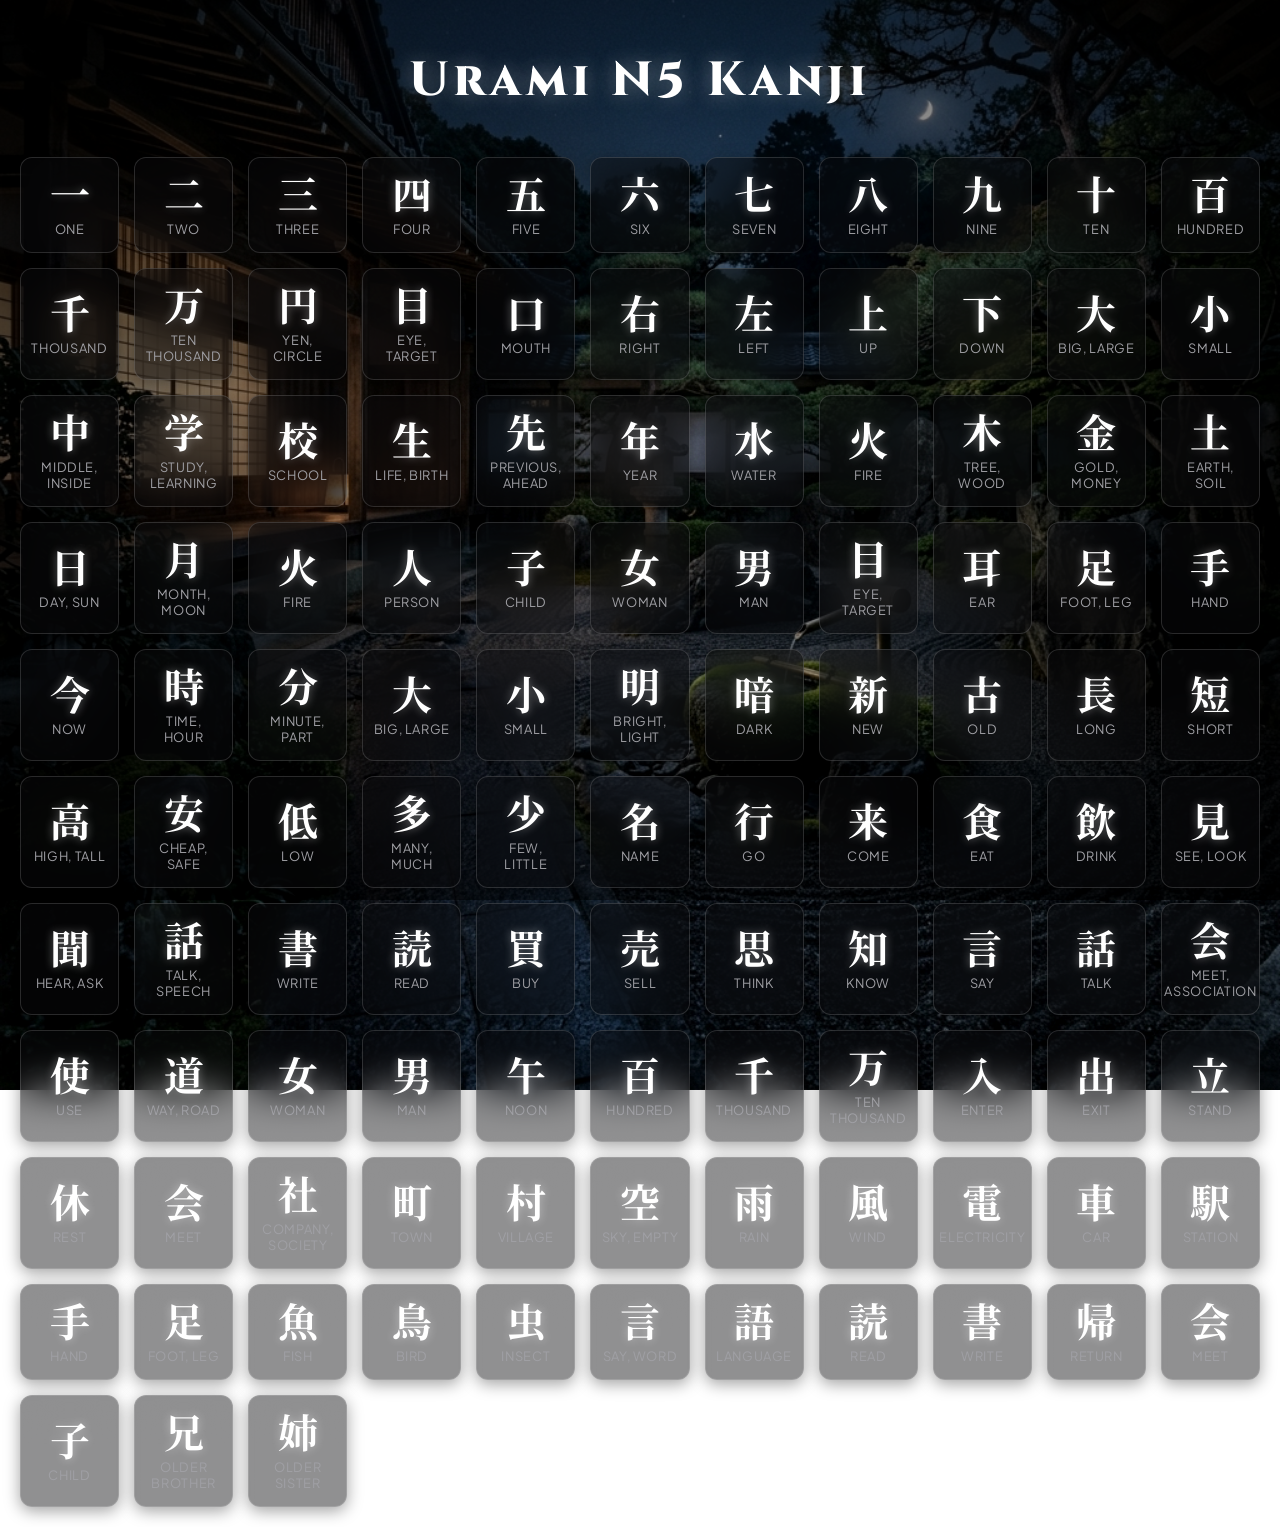
==== index.html @ f3cfb3c3 "Redesigned UI UX replaced background and implemented Pop-ups instead of opening separate tab" ====
<!DOCTYPE html>
<html lang="en">
<head>
    <meta charset="UTF-8">
    <meta name="viewport" content="width=device-width, initial-scale=1.0">
    <title>Urami N5 Kanji</title>
    <link rel="stylesheet" href="style.css">
    <script src="data.js"></script>
</head>
<body>
    <header>
        <h1>Urami N5 Kanji</h1>
    </header>
    <div class="container">
        <a href="kanji.html?kanji=1" class="kanji-box"><div class="kanji-character">一</div><div>one</div></a>
        <a href="kanji.html?kanji=2" class="kanji-box"><div class="kanji-character">二</div><div>two</div></a>
        <a href="kanji.html?kanji=3" class="kanji-box"><div class="kanji-character">三</div><div>three</div></a>
        <a href="kanji.html?kanji=4" class="kanji-box"><div class="kanji-character">四</div><div>four</div></a>
        <a href="kanji.html?kanji=5" class="kanji-box"><div class="kanji-character">五</div><div>five</div></a>
        <a href="kanji.html?kanji=6" class="kanji-box"><div class="kanji-character">六</div><div>six</div></a>
        <a href="kanji.html?kanji=7" class="kanji-box"><div class="kanji-character">七</div><div>seven</div></a>
        <a href="kanji.html?kanji=8" class="kanji-box"><div class="kanji-character">八</div><div>eight</div></a>
        <a href="kanji.html?kanji=9" class="kanji-box"><div class="kanji-character">九</div><div>nine</div></a>
        <a href="kanji.html?kanji=10" class="kanji-box"><div class="kanji-character">十</div><div>ten</div></a>
        <a href="kanji.html?kanji=11" class="kanji-box"><div class="kanji-character">百</div><div>hundred</div></a>
        <a href="kanji.html?kanji=12" class="kanji-box"><div class="kanji-character">千</div><div>thousand</div></a>
        <a href="kanji.html?kanji=13" class="kanji-box"><div class="kanji-character">万</div><div>ten thousand</div></a>
        <a href="kanji.html?kanji=14" class="kanji-box"><div class="kanji-character">円</div><div>yen, circle</div></a>
        <a href="kanji.html?kanji=15" class="kanji-box"><div class="kanji-character">目</div><div>eye, target</div></a>
        <a href="kanji.html?kanji=16" class="kanji-box"><div class="kanji-character">口</div><div>mouth</div></a>
        <a href="kanji.html?kanji=17" class="kanji-box"><div class="kanji-character">右</div><div>right</div></a>
        <a href="kanji.html?kanji=18" class="kanji-box"><div class="kanji-character">左</div><div>left</div></a>
        <a href="kanji.html?kanji=19" class="kanji-box"><div class="kanji-character">上</div><div>up</div></a>
        <a href="kanji.html?kanji=20" class="kanji-box"><div class="kanji-character">下</div><div>down</div></a>
        <a href="kanji.html?kanji=21" class="kanji-box"><div class="kanji-character">大</div><div>big, large</div></a>
        <a href="kanji.html?kanji=22" class="kanji-box"><div class="kanji-character">小</div><div>small</div></a>
        <a href="kanji.html?kanji=23" class="kanji-box"><div class="kanji-character">中</div><div>middle, inside</div></a>
        <a href="kanji.html?kanji=24" class="kanji-box"><div class="kanji-character">学</div><div>study, learning</div></a>
        <a href="kanji.html?kanji=25" class="kanji-box"><div class="kanji-character">校</div><div>school</div></a>
        <a href="kanji.html?kanji=26" class="kanji-box"><div class="kanji-character">生</div><div>life, birth</div></a>
        <a href="kanji.html?kanji=27" class="kanji-box"><div class="kanji-character">先</div><div>previous, ahead</div></a>
        <a href="kanji.html?kanji=28" class="kanji-box"><div class="kanji-character">年</div><div>year</div></a>
        <a href="kanji.html?kanji=29" class="kanji-box"><div class="kanji-character">水</div><div>water</div></a>
        <a href="kanji.html?kanji=30" class="kanji-box"><div class="kanji-character">火</div><div>fire</div></a>
        <a href="kanji.html?kanji=31" class="kanji-box"><div class="kanji-character">木</div><div>tree, wood</div></a>
        <a href="kanji.html?kanji=32" class="kanji-box"><div class="kanji-character">金</div><div>gold, money</div></a>
        <a href="kanji.html?kanji=33" class="kanji-box"><div class="kanji-character">土</div><div>earth, soil</div></a>
        <a href="kanji.html?kanji=34" class="kanji-box"><div class="kanji-character">日</div><div>day, sun</div></a>
        <a href="kanji.html?kanji=35" class="kanji-box"><div class="kanji-character">月</div><div>month, moon</div></a>
        <a href="kanji.html?kanji=36" class="kanji-box"><div class="kanji-character">火</div><div>fire</div></a>
        <a href="kanji.html?kanji=37" class="kanji-box"><div class="kanji-character">人</div><div>person</div></a>
        <a href="kanji.html?kanji=38" class="kanji-box"><div class="kanji-character">子</div><div>child</div></a>
        <a href="kanji.html?kanji=39" class="kanji-box"><div class="kanji-character">女</div><div>woman</div></a>
        <a href="kanji.html?kanji=40" class="kanji-box"><div class="kanji-character">男</div><div>man</div></a>
        <a href="kanji.html?kanji=41" class="kanji-box"><div class="kanji-character">目</div><div>eye, target</div></a>
        <a href="kanji.html?kanji=42" class="kanji-box"><div class="kanji-character">耳</div><div>ear</div></a>
        <a href="kanji.html?kanji=43" class="kanji-box"><div class="kanji-character">足</div><div>foot, leg</div></a>
        <a href="kanji.html?kanji=44" class="kanji-box"><div class="kanji-character">手</div><div>hand</div></a>
        <a href="kanji.html?kanji=45" class="kanji-box"><div class="kanji-character">今</div><div>now</div></a>
        <a href="kanji.html?kanji=46" class="kanji-box"><div class="kanji-character">時</div><div>time, hour</div></a>
        <a href="kanji.html?kanji=47" class="kanji-box"><div class="kanji-character">分</div><div>minute, part</div></a>
        <a href="kanji.html?kanji=48" class="kanji-box"><div class="kanji-character">大</div><div>big, large</div></a>
        <a href="kanji.html?kanji=49" class="kanji-box"><div class="kanji-character">小</div><div>small</div></a>
        <a href="kanji.html?kanji=50" class="kanji-box"><div class="kanji-character">明</div><div>bright, light</div></a>
        <a href="kanji.html?kanji=51" class="kanji-box"><div class="kanji-character">暗</div><div>dark</div></a>
        <a href="kanji.html?kanji=52" class="kanji-box"><div class="kanji-character">新</div><div>new</div></a>
        <a href="kanji.html?kanji=53" class="kanji-box"><div class="kanji-character">古</div><div>old</div></a>
        <a href="kanji.html?kanji=54" class="kanji-box"><div class="kanji-character">長</div><div>long</div></a>
        <a href="kanji.html?kanji=55" class="kanji-box"><div class="kanji-character">短</div><div>short</div></a>
        <a href="kanji.html?kanji=56" class="kanji-box"><div class="kanji-character">高</div><div>high, tall</div></a>
        <a href="kanji.html?kanji=57" class="kanji-box"><div class="kanji-character">安</div><div>cheap, safe</div></a>
        <a href="kanji.html?kanji=58" class="kanji-box"><div class="kanji-character">低</div><div>low</div></a>
        <a href="kanji.html?kanji=59" class="kanji-box"><div class="kanji-character">多</div><div>many, much</div></a>
        <a href="kanji.html?kanji=60" class="kanji-box"><div class="kanji-character">少</div><div>few, little</div></a>
        <a href="kanji.html?kanji=61" class="kanji-box"><div class="kanji-character">名</div><div>name</div></a>
        <a href="kanji.html?kanji=62" class="kanji-box"><div class="kanji-character">行</div><div>go</div></a>
        <a href="kanji.html?kanji=63" class="kanji-box"><div class="kanji-character">来</div><div>come</div></a>
        <a href="kanji.html?kanji=64" class="kanji-box"><div class="kanji-character">食</div><div>eat</div></a>
        <a href="kanji.html?kanji=65" class="kanji-box"><div class="kanji-character">飲</div><div>drink</div></a>
        <a href="kanji.html?kanji=66" class="kanji-box"><div class="kanji-character">見</div><div>see, look</div></a>
        <a href="kanji.html?kanji=67" class="kanji-box"><div class="kanji-character">聞</div><div>hear, ask</div></a>
        <a href="kanji.html?kanji=68" class="kanji-box"><div class="kanji-character">話</div><div>talk, speech</div></a>
        <a href="kanji.html?kanji=69" class="kanji-box"><div class="kanji-character">書</div><div>write</div></a>
        <a href="kanji.html?kanji=70" class="kanji-box"><div class="kanji-character">読</div><div>read</div></a>
        <a href="kanji.html?kanji=71" class="kanji-box"><div class="kanji-character">買</div><div>buy</div></a>
        <a href="kanji.html?kanji=72" class="kanji-box"><div class="kanji-character">売</div><div>sell</div></a>
        <a href="kanji.html?kanji=73" class="kanji-box"><div class="kanji-character">思</div><div>think</div></a>
        <a href="kanji.html?kanji=74" class="kanji-box"><div class="kanji-character">知</div><div>know</div></a>
        <a href="kanji.html?kanji=75" class="kanji-box"><div class="kanji-character">言</div><div>say</div></a>
        <a href="kanji.html?kanji=76" class="kanji-box"><div class="kanji-character">話</div><div>talk</div></a>
        <a href="kanji.html?kanji=77" class="kanji-box"><div class="kanji-character">会</div><div>meet, association</div></a>
        <a href="kanji.html?kanji=78" class="kanji-box"><div class="kanji-character">使</div><div>use</div></a>
        <a href="kanji.html?kanji=79" class="kanji-box"><div class="kanji-character">道</div><div>way, road</div></a>
        <a href="kanji.html?kanji=80" class="kanji-box"><div class="kanji-character">女</div><div>woman</div></a>
        <a href="kanji.html?kanji=81" class="kanji-box"><div class="kanji-character">男</div><div>man</div></a>
        <a href="kanji.html?kanji=82" class="kanji-box"><div class="kanji-character">午</div><div>noon</div></a>
        <a href="kanji.html?kanji=83" class="kanji-box"><div class="kanji-character">百</div><div>hundred</div></a>
        <a href="kanji.html?kanji=84" class="kanji-box"><div class="kanji-character">千</div><div>thousand</div></a>
        <a href="kanji.html?kanji=85" class="kanji-box"><div class="kanji-character">万</div><div>ten thousand</div></a>
        <a href="kanji.html?kanji=86" class="kanji-box"><div class="kanji-character">入</div><div>enter</div></a>
        <a href="kanji.html?kanji=87" class="kanji-box"><div class="kanji-character">出</div><div>exit</div></a>
        <a href="kanji.html?kanji=88" class="kanji-box"><div class="kanji-character">立</div><div>stand</div></a>
        <a href="kanji.html?kanji=89" class="kanji-box"><div class="kanji-character">休</div><div>rest</div></a>
        <a href="kanji.html?kanji=90" class="kanji-box"><div class="kanji-character">会</div><div>meet</div></a>
        <a href="kanji.html?kanji=91" class="kanji-box"><div class="kanji-character">社</div><div>company, society</div></a>
        <a href="kanji.html?kanji=92" class="kanji-box"><div class="kanji-character">町</div><div>town</div></a>
        <a href="kanji.html?kanji=93" class="kanji-box"><div class="kanji-character">村</div><div>village</div></a>
        <a href="kanji.html?kanji=94" class="kanji-box"><div class="kanji-character">空</div><div>sky, empty</div></a>
        <a href="kanji.html?kanji=95" class="kanji-box"><div class="kanji-character">雨</div><div>rain</div></a>
        <a href="kanji.html?kanji=96" class="kanji-box"><div class="kanji-character">風</div><div>wind</div></a>
        <a href="kanji.html?kanji=97" class="kanji-box"><div class="kanji-character">電</div><div>electricity</div></a>
        <a href="kanji.html?kanji=98" class="kanji-box"><div class="kanji-character">車</div><div>car</div></a>
        <a href="kanji.html?kanji=99" class="kanji-box"><div class="kanji-character">駅</div><div>station</div></a>
        <a href="kanji.html?kanji=100" class="kanji-box"><div class="kanji-character">手</div><div>hand</div></a>
        <a href="kanji.html?kanji=101" class="kanji-box"><div class="kanji-character">足</div><div>foot, leg</div></a>
        <a href="kanji.html?kanji=102" class="kanji-box"><div class="kanji-character">魚</div><div>fish</div></a>
        <a href="kanji.html?kanji=103" class="kanji-box"><div class="kanji-character">鳥</div><div>bird</div></a>
        <a href="kanji.html?kanji=104" class="kanji-box"><div class="kanji-character">虫</div><div>insect</div></a>
        <a href="kanji.html?kanji=105" class="kanji-box"><div class="kanji-character">言</div><div>say, word</div></a>
        <a href="kanji.html?kanji=106" class="kanji-box"><div class="kanji-character">語</div><div>language</div></a>
        <a href="kanji.html?kanji=107" class="kanji-box"><div class="kanji-character">読</div><div>read</div></a>
        <a href="kanji.html?kanji=108" class="kanji-box"><div class="kanji-character">書</div><div>write</div></a>
        <a href="kanji.html?kanji=109" class="kanji-box"><div class="kanji-character">帰</div><div>return</div></a>
        <a href="kanji.html?kanji=110" class="kanji-box"><div class="kanji-character">会</div><div>meet</div></a>
        <a href="kanji.html?kanji=111" class="kanji-box"><div class="kanji-character">子</div><div>child</div></a>
        <a href="kanji.html?kanji=112" class="kanji-box"><div class="kanji-character">兄</div><div>older brother</div></a>
        <a href="kanji.html?kanji=113" class="kanji-box"><div class="kanji-character">姉</div><div>older sister</div></a>   
    </div>        

    <!-- Modal Structure -->
    <div id="kanjiModal" class="modal">
        <div class="modal-content">
            <span class="close-button" id="closeModal">&times;</span>
            <div class="modal-kanji" id="modalKanji">-</div>
            
            <div class="modal-info-row">
                <span>Romaji</span> <div id="modalRomaji">-</div>
            </div>
            <div class="modal-info-row">
                <span>Onyomi</span> <div id="modalOnyomi">-</div>
            </div>
            <div class="modal-info-row">
                <span>Kunyomi</span> <div id="modalKunyomi">-</div>
            </div>
            <div class="modal-info-row">
                <span>Meaning</span> <div id="modalMeaning">-</div>
            </div>

            <div class="modal-words-title">Common Words</div>
            <div id="modalWordsList"></div>
        </div>
    </div>

    <script>
        document.addEventListener('DOMContentLoaded', () => {
            const modal = document.getElementById('kanjiModal');
            const closeBtn = document.getElementById('closeModal');

            // Close modal functions
            const closeModal = () => {
                modal.style.display = 'none';
            };

            closeBtn.onclick = closeModal;
            window.onclick = (event) => {
                if (event.target == modal) {
                    closeModal();
                }
            };

            // Intercept kanji box clicks
            document.querySelectorAll('.kanji-box').forEach(box => {
                box.addEventListener('click', (e) => {
                    e.preventDefault();
                    
                    // Extract kanji ID from href
                    const url = new URL(box.href, window.location.origin);
                    const kanjiId = url.searchParams.get('kanji');

                    if (kanjiId && kanjiData[kanjiId]) {
                        const data = kanjiData[kanjiId];
                        
                        // Populate Modal
                        document.getElementById('modalKanji').textContent = data.kanji;
                        document.getElementById('modalRomaji').textContent = data.romaji;
                        document.getElementById('modalOnyomi').textContent = data.onyomi || '-';
                        document.getElementById('modalKunyomi').textContent = data.kunyomi || '-';
                        document.getElementById('modalMeaning').textContent = data.meaning;

                        const wordsList = document.getElementById('modalWordsList');
                        wordsList.innerHTML = ''; // clear previous
                        data.words.forEach(word => {
                            const p = document.createElement('div');
                            p.className = 'modal-word';
                            p.textContent = word;
                            wordsList.appendChild(p);
                        });

                        // Show modal
                        modal.style.display = 'flex';
                    }
                });
            });
        });
    </script>
</body>
</html>
---- style.css ----
@import url('https://fonts.googleapis.com/css2?family=Cinzel:wght@400;600;800&family=Noto+Serif+JP:wght@400;700&family=Plus+Jakarta+Sans:wght@300;400;600&display=swap');

:root {
    --card-bg: rgba(10, 10, 12, 0.45);
    --card-border: rgba(255, 255, 255, 0.15);
    --card-hover-bg: rgba(20, 20, 25, 0.65);
    --card-hover-border: rgba(255, 255, 255, 0.4);
    --text-primary: #ffffff;
    --text-secondary: #a0a0a5;
    --accent-glow: rgba(255, 255, 255, 0.2);
}

body {
    margin: 0;
    font-family: 'Plus Jakarta Sans', sans-serif;
    background: url('premium_bg.png') no-repeat center center fixed;
    background-size: cover;
    color: var(--text-primary);
    min-height: 100vh;
    overflow-x: hidden;
}

body::before {
    content: '';
    position: fixed;
    top: 0; left: 0; right: 0; bottom: 0;
    background: radial-gradient(circle at center, transparent 0%, rgba(0,0,0,0.8) 100%);
    z-index: -1;
}

header {
    text-align: center;
    padding: 3rem 1rem 1.5rem;
    position: relative;
    z-index: 10;
}

header h1 {
    margin: 0;
    font-family: 'Cinzel', serif;
    font-size: 3rem;
    font-weight: 800;
    letter-spacing: 0.1em;
    color: #fff;
    text-shadow: 0 0 20px rgba(255, 255, 255, 0.3), 0 0 40px rgba(255, 255, 255, 0.1);
    animation: fadeInDown 1s ease-out;
}

@keyframes fadeInDown {
    from { opacity: 0; transform: translateY(-20px); }
    to { opacity: 1; transform: translateY(0); }
}

.container {
    display: grid;
    grid-template-columns: repeat(auto-fill, minmax(90px, 1fr));
    gap: 15px;
    padding: 20px;
    max-width: 1400px;
    margin: 0 auto;
    position: relative;
    z-index: 10;
}

.kanji-box {
    background-color: var(--card-bg);
    border: 1px solid var(--card-border);
    border-radius: 12px;
    text-align: center;
    padding: 15px 10px;
    box-shadow: 0 4px 16px 0 rgba(0, 0, 0, 0.37);
    backdrop-filter: blur(20px);
    -webkit-backdrop-filter: blur(20px);
    transition: all 0.3s cubic-bezier(0.25, 0.46, 0.45, 0.94);
    cursor: pointer;
    display: flex;
    flex-direction: column;
    justify-content: center;
    align-items: center;
    text-decoration: none;
    color: inherit;
    position: relative;
    overflow: hidden;
}

.kanji-box::before {
    content: '';
    position: absolute;
    top: 0; left: -100%; width: 50%; height: 100%;
    background: linear-gradient(to right, transparent, rgba(255,255,255,0.1), transparent);
    transform: skewX(-20deg);
    transition: all 0.5s ease;
}

.kanji-box:hover::before {
    left: 200%;
}

.kanji-box:hover {
    transform: translateY(-5px) scale(1.05);
    background-color: var(--card-hover-bg);
    border-color: var(--card-hover-border);
    box-shadow: 0 10px 20px rgba(0, 0, 0, 0.5), 0 0 20px var(--accent-glow);
}

.kanji-character {
    font-family: 'Noto Serif JP', serif;
    font-size: 2.5rem;
    font-weight: 700;
    margin-bottom: 8px;
    line-height: 1;
    color: #ffffff;
    text-shadow: 0 0 10px rgba(255,255,255,0.4);
    transition: all 0.3s ease;
}

.kanji-box:hover .kanji-character {
    text-shadow: 0 0 15px rgba(255,255,255,0.8);
    transform: scale(1.05);
}

.container > .kanji-box > div:last-child {
    font-family: 'Plus Jakarta Sans', sans-serif;
    font-size: 0.8rem;
    font-weight: 400;
    color: var(--text-secondary);
    text-transform: uppercase;
    letter-spacing: 0.05em;
    transition: color 0.3s ease;
}

.kanji-box:hover > div:last-child {
    color: #ffffff;
}

/* MODAL STYLES */
.modal {
    display: none;
    position: fixed;
    z-index: 1000;
    left: 0;
    top: 0;
    width: 100%;
    height: 100%;
    overflow: auto;
    background-color: rgba(0, 0, 0, 0.8);
    backdrop-filter: blur(15px);
    -webkit-backdrop-filter: blur(15px);
    animation: fadeIn 0.3s ease;
    padding: 20px;
    box-sizing: border-box;
    justify-content: center;
    align-items: center;
}

@keyframes fadeIn {
    from { opacity: 0; }
    to { opacity: 1; }
}

.modal-content {
    background-color: var(--card-bg);
    border: 1px solid rgba(255, 255, 255, 0.2);
    border-radius: 20px;
    padding: 40px;
    width: 100%;
    max-width: 600px;
    box-shadow: 0 15px 40px rgba(0,0,0,0.6);
    position: relative;
    animation: slideUp 0.4s cubic-bezier(0.25, 0.46, 0.45, 0.94);
    text-align: center;
}

@keyframes slideUp {
    from { transform: translateY(30px) scale(0.95); opacity: 0; }
    to { transform: translateY(0) scale(1); opacity: 1; }
}

.close-button {
    position: absolute;
    top: 15px;
    right: 20px;
    color: var(--text-secondary);
    font-size: 2rem;
    font-weight: bold;
    cursor: pointer;
    transition: color 0.2s;
}

.close-button:hover,
.close-button:focus {
    color: #fff;
    text-decoration: none;
}

.modal-kanji {
    font-family: 'Noto Serif JP', serif;
    font-size: 6rem;
    font-weight: 700;
    margin-bottom: 20px;
    color: #fff;
    text-shadow: 0 0 25px rgba(255,255,255,0.4);
}

.modal-info-row {
    display: flex;
    justify-content: space-between;
    align-items: center;
    padding: 12px 20px;
    background: rgba(0,0,0,0.3);
    border: 1px solid rgba(255,255,255,0.05);
    border-radius: 10px;
    margin-bottom: 10px;
}

.modal-info-row span {
    font-family: 'Cinzel', serif;
    color: var(--text-secondary);
    font-weight: 600;
    text-transform: uppercase;
    font-size: 0.85rem;
    letter-spacing: 0.1em;
}

.modal-info-row div {
    font-size: 1.2rem;
    font-weight: 400;
}

.modal-words-title {
    margin-top: 30px;
    margin-bottom: 15px;
    font-family: 'Cinzel', serif;
    font-size: 1.5rem;
    color: #fff;
    border-bottom: 1px solid rgba(255,255,255,0.1);
    padding-bottom: 10px;
}

.modal-word {
    padding: 10px;
    background: rgba(0,0,0,0.2);
    border: 1px solid rgba(255,255,255,0.05);
    border-radius: 8px;
    margin-bottom: 8px;
    font-size: 1.1rem;
}
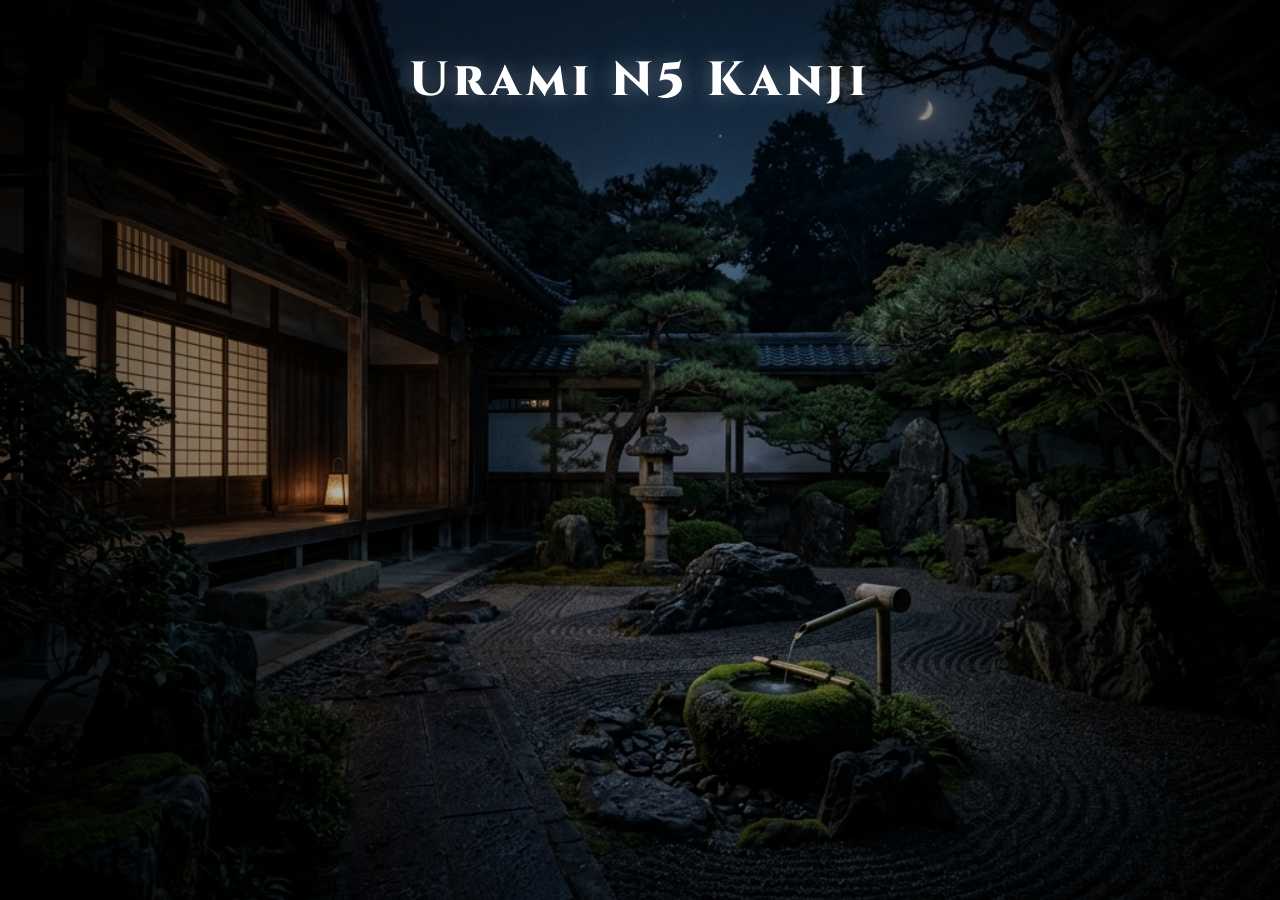
==== commit 6278718a: "improved pop-ups and added classified kanjis instead of a messy one" ====
--- a/index.html
+++ b/index.html
@@ -1,207 +1,143 @@
-<!DOCTYPE html>
-<html lang="en">
-<head>
-    <meta charset="UTF-8">
-    <meta name="viewport" content="width=device-width, initial-scale=1.0">
-    <title>Urami N5 Kanji</title>
-    <link rel="stylesheet" href="style.css">
-    <script src="data.js"></script>
-</head>
-<body>
-    <header>
-        <h1>Urami N5 Kanji</h1>
-    </header>
-    <div class="container">
-        <a href="kanji.html?kanji=1" class="kanji-box"><div class="kanji-character">一</div><div>one</div></a>
-        <a href="kanji.html?kanji=2" class="kanji-box"><div class="kanji-character">二</div><div>two</div></a>
-        <a href="kanji.html?kanji=3" class="kanji-box"><div class="kanji-character">三</div><div>three</div></a>
-        <a href="kanji.html?kanji=4" class="kanji-box"><div class="kanji-character">四</div><div>four</div></a>
-        <a href="kanji.html?kanji=5" class="kanji-box"><div class="kanji-character">五</div><div>five</div></a>
-        <a href="kanji.html?kanji=6" class="kanji-box"><div class="kanji-character">六</div><div>six</div></a>
-        <a href="kanji.html?kanji=7" class="kanji-box"><div class="kanji-character">七</div><div>seven</div></a>
-        <a href="kanji.html?kanji=8" class="kanji-box"><div class="kanji-character">八</div><div>eight</div></a>
-        <a href="kanji.html?kanji=9" class="kanji-box"><div class="kanji-character">九</div><div>nine</div></a>
-        <a href="kanji.html?kanji=10" class="kanji-box"><div class="kanji-character">十</div><div>ten</div></a>
-        <a href="kanji.html?kanji=11" class="kanji-box"><div class="kanji-character">百</div><div>hundred</div></a>
-        <a href="kanji.html?kanji=12" class="kanji-box"><div class="kanji-character">千</div><div>thousand</div></a>
-        <a href="kanji.html?kanji=13" class="kanji-box"><div class="kanji-character">万</div><div>ten thousand</div></a>
-        <a href="kanji.html?kanji=14" class="kanji-box"><div class="kanji-character">円</div><div>yen, circle</div></a>
-        <a href="kanji.html?kanji=15" class="kanji-box"><div class="kanji-character">目</div><div>eye, target</div></a>
-        <a href="kanji.html?kanji=16" class="kanji-box"><div class="kanji-character">口</div><div>mouth</div></a>
-        <a href="kanji.html?kanji=17" class="kanji-box"><div class="kanji-character">右</div><div>right</div></a>
-        <a href="kanji.html?kanji=18" class="kanji-box"><div class="kanji-character">左</div><div>left</div></a>
-        <a href="kanji.html?kanji=19" class="kanji-box"><div class="kanji-character">上</div><div>up</div></a>
-        <a href="kanji.html?kanji=20" class="kanji-box"><div class="kanji-character">下</div><div>down</div></a>
-        <a href="kanji.html?kanji=21" class="kanji-box"><div class="kanji-character">大</div><div>big, large</div></a>
-        <a href="kanji.html?kanji=22" class="kanji-box"><div class="kanji-character">小</div><div>small</div></a>
-        <a href="kanji.html?kanji=23" class="kanji-box"><div class="kanji-character">中</div><div>middle, inside</div></a>
-        <a href="kanji.html?kanji=24" class="kanji-box"><div class="kanji-character">学</div><div>study, learning</div></a>
-        <a href="kanji.html?kanji=25" class="kanji-box"><div class="kanji-character">校</div><div>school</div></a>
-        <a href="kanji.html?kanji=26" class="kanji-box"><div class="kanji-character">生</div><div>life, birth</div></a>
-        <a href="kanji.html?kanji=27" class="kanji-box"><div class="kanji-character">先</div><div>previous, ahead</div></a>
-        <a href="kanji.html?kanji=28" class="kanji-box"><div class="kanji-character">年</div><div>year</div></a>
-        <a href="kanji.html?kanji=29" class="kanji-box"><div class="kanji-character">水</div><div>water</div></a>
-        <a href="kanji.html?kanji=30" class="kanji-box"><div class="kanji-character">火</div><div>fire</div></a>
-        <a href="kanji.html?kanji=31" class="kanji-box"><div class="kanji-character">木</div><div>tree, wood</div></a>
-        <a href="kanji.html?kanji=32" class="kanji-box"><div class="kanji-character">金</div><div>gold, money</div></a>
-        <a href="kanji.html?kanji=33" class="kanji-box"><div class="kanji-character">土</div><div>earth, soil</div></a>
-        <a href="kanji.html?kanji=34" class="kanji-box"><div class="kanji-character">日</div><div>day, sun</div></a>
-        <a href="kanji.html?kanji=35" class="kanji-box"><div class="kanji-character">月</div><div>month, moon</div></a>
-        <a href="kanji.html?kanji=36" class="kanji-box"><div class="kanji-character">火</div><div>fire</div></a>
-        <a href="kanji.html?kanji=37" class="kanji-box"><div class="kanji-character">人</div><div>person</div></a>
-        <a href="kanji.html?kanji=38" class="kanji-box"><div class="kanji-character">子</div><div>child</div></a>
-        <a href="kanji.html?kanji=39" class="kanji-box"><div class="kanji-character">女</div><div>woman</div></a>
-        <a href="kanji.html?kanji=40" class="kanji-box"><div class="kanji-character">男</div><div>man</div></a>
-        <a href="kanji.html?kanji=41" class="kanji-box"><div class="kanji-character">目</div><div>eye, target</div></a>
-        <a href="kanji.html?kanji=42" class="kanji-box"><div class="kanji-character">耳</div><div>ear</div></a>
-        <a href="kanji.html?kanji=43" class="kanji-box"><div class="kanji-character">足</div><div>foot, leg</div></a>
-        <a href="kanji.html?kanji=44" class="kanji-box"><div class="kanji-character">手</div><div>hand</div></a>
-        <a href="kanji.html?kanji=45" class="kanji-box"><div class="kanji-character">今</div><div>now</div></a>
-        <a href="kanji.html?kanji=46" class="kanji-box"><div class="kanji-character">時</div><div>time, hour</div></a>
-        <a href="kanji.html?kanji=47" class="kanji-box"><div class="kanji-character">分</div><div>minute, part</div></a>
-        <a href="kanji.html?kanji=48" class="kanji-box"><div class="kanji-character">大</div><div>big, large</div></a>
-        <a href="kanji.html?kanji=49" class="kanji-box"><div class="kanji-character">小</div><div>small</div></a>
-        <a href="kanji.html?kanji=50" class="kanji-box"><div class="kanji-character">明</div><div>bright, light</div></a>
-        <a href="kanji.html?kanji=51" class="kanji-box"><div class="kanji-character">暗</div><div>dark</div></a>
-        <a href="kanji.html?kanji=52" class="kanji-box"><div class="kanji-character">新</div><div>new</div></a>
-        <a href="kanji.html?kanji=53" class="kanji-box"><div class="kanji-character">古</div><div>old</div></a>
-        <a href="kanji.html?kanji=54" class="kanji-box"><div class="kanji-character">長</div><div>long</div></a>
-        <a href="kanji.html?kanji=55" class="kanji-box"><div class="kanji-character">短</div><div>short</div></a>
-        <a href="kanji.html?kanji=56" class="kanji-box"><div class="kanji-character">高</div><div>high, tall</div></a>
-        <a href="kanji.html?kanji=57" class="kanji-box"><div class="kanji-character">安</div><div>cheap, safe</div></a>
-        <a href="kanji.html?kanji=58" class="kanji-box"><div class="kanji-character">低</div><div>low</div></a>
-        <a href="kanji.html?kanji=59" class="kanji-box"><div class="kanji-character">多</div><div>many, much</div></a>
-        <a href="kanji.html?kanji=60" class="kanji-box"><div class="kanji-character">少</div><div>few, little</div></a>
-        <a href="kanji.html?kanji=61" class="kanji-box"><div class="kanji-character">名</div><div>name</div></a>
-        <a href="kanji.html?kanji=62" class="kanji-box"><div class="kanji-character">行</div><div>go</div></a>
-        <a href="kanji.html?kanji=63" class="kanji-box"><div class="kanji-character">来</div><div>come</div></a>
-        <a href="kanji.html?kanji=64" class="kanji-box"><div class="kanji-character">食</div><div>eat</div></a>
-        <a href="kanji.html?kanji=65" class="kanji-box"><div class="kanji-character">飲</div><div>drink</div></a>
-        <a href="kanji.html?kanji=66" class="kanji-box"><div class="kanji-character">見</div><div>see, look</div></a>
-        <a href="kanji.html?kanji=67" class="kanji-box"><div class="kanji-character">聞</div><div>hear, ask</div></a>
-        <a href="kanji.html?kanji=68" class="kanji-box"><div class="kanji-character">話</div><div>talk, speech</div></a>
-        <a href="kanji.html?kanji=69" class="kanji-box"><div class="kanji-character">書</div><div>write</div></a>
-        <a href="kanji.html?kanji=70" class="kanji-box"><div class="kanji-character">読</div><div>read</div></a>
-        <a href="kanji.html?kanji=71" class="kanji-box"><div class="kanji-character">買</div><div>buy</div></a>
-        <a href="kanji.html?kanji=72" class="kanji-box"><div class="kanji-character">売</div><div>sell</div></a>
-        <a href="kanji.html?kanji=73" class="kanji-box"><div class="kanji-character">思</div><div>think</div></a>
-        <a href="kanji.html?kanji=74" class="kanji-box"><div class="kanji-character">知</div><div>know</div></a>
-        <a href="kanji.html?kanji=75" class="kanji-box"><div class="kanji-character">言</div><div>say</div></a>
-        <a href="kanji.html?kanji=76" class="kanji-box"><div class="kanji-character">話</div><div>talk</div></a>
-        <a href="kanji.html?kanji=77" class="kanji-box"><div class="kanji-character">会</div><div>meet, association</div></a>
-        <a href="kanji.html?kanji=78" class="kanji-box"><div class="kanji-character">使</div><div>use</div></a>
-        <a href="kanji.html?kanji=79" class="kanji-box"><div class="kanji-character">道</div><div>way, road</div></a>
-        <a href="kanji.html?kanji=80" class="kanji-box"><div class="kanji-character">女</div><div>woman</div></a>
-        <a href="kanji.html?kanji=81" class="kanji-box"><div class="kanji-character">男</div><div>man</div></a>
-        <a href="kanji.html?kanji=82" class="kanji-box"><div class="kanji-character">午</div><div>noon</div></a>
-        <a href="kanji.html?kanji=83" class="kanji-box"><div class="kanji-character">百</div><div>hundred</div></a>
-        <a href="kanji.html?kanji=84" class="kanji-box"><div class="kanji-character">千</div><div>thousand</div></a>
-        <a href="kanji.html?kanji=85" class="kanji-box"><div class="kanji-character">万</div><div>ten thousand</div></a>
-        <a href="kanji.html?kanji=86" class="kanji-box"><div class="kanji-character">入</div><div>enter</div></a>
-        <a href="kanji.html?kanji=87" class="kanji-box"><div class="kanji-character">出</div><div>exit</div></a>
-        <a href="kanji.html?kanji=88" class="kanji-box"><div class="kanji-character">立</div><div>stand</div></a>
-        <a href="kanji.html?kanji=89" class="kanji-box"><div class="kanji-character">休</div><div>rest</div></a>
-        <a href="kanji.html?kanji=90" class="kanji-box"><div class="kanji-character">会</div><div>meet</div></a>
-        <a href="kanji.html?kanji=91" class="kanji-box"><div class="kanji-character">社</div><div>company, society</div></a>
-        <a href="kanji.html?kanji=92" class="kanji-box"><div class="kanji-character">町</div><div>town</div></a>
-        <a href="kanji.html?kanji=93" class="kanji-box"><div class="kanji-character">村</div><div>village</div></a>
-        <a href="kanji.html?kanji=94" class="kanji-box"><div class="kanji-character">空</div><div>sky, empty</div></a>
-        <a href="kanji.html?kanji=95" class="kanji-box"><div class="kanji-character">雨</div><div>rain</div></a>
-        <a href="kanji.html?kanji=96" class="kanji-box"><div class="kanji-character">風</div><div>wind</div></a>
-        <a href="kanji.html?kanji=97" class="kanji-box"><div class="kanji-character">電</div><div>electricity</div></a>
-        <a href="kanji.html?kanji=98" class="kanji-box"><div class="kanji-character">車</div><div>car</div></a>
-        <a href="kanji.html?kanji=99" class="kanji-box"><div class="kanji-character">駅</div><div>station</div></a>
-        <a href="kanji.html?kanji=100" class="kanji-box"><div class="kanji-character">手</div><div>hand</div></a>
-        <a href="kanji.html?kanji=101" class="kanji-box"><div class="kanji-character">足</div><div>foot, leg</div></a>
-        <a href="kanji.html?kanji=102" class="kanji-box"><div class="kanji-character">魚</div><div>fish</div></a>
-        <a href="kanji.html?kanji=103" class="kanji-box"><div class="kanji-character">鳥</div><div>bird</div></a>
-        <a href="kanji.html?kanji=104" class="kanji-box"><div class="kanji-character">虫</div><div>insect</div></a>
-        <a href="kanji.html?kanji=105" class="kanji-box"><div class="kanji-character">言</div><div>say, word</div></a>
-        <a href="kanji.html?kanji=106" class="kanji-box"><div class="kanji-character">語</div><div>language</div></a>
-        <a href="kanji.html?kanji=107" class="kanji-box"><div class="kanji-character">読</div><div>read</div></a>
-        <a href="kanji.html?kanji=108" class="kanji-box"><div class="kanji-character">書</div><div>write</div></a>
-        <a href="kanji.html?kanji=109" class="kanji-box"><div class="kanji-character">帰</div><div>return</div></a>
-        <a href="kanji.html?kanji=110" class="kanji-box"><div class="kanji-character">会</div><div>meet</div></a>
-        <a href="kanji.html?kanji=111" class="kanji-box"><div class="kanji-character">子</div><div>child</div></a>
-        <a href="kanji.html?kanji=112" class="kanji-box"><div class="kanji-character">兄</div><div>older brother</div></a>
-        <a href="kanji.html?kanji=113" class="kanji-box"><div class="kanji-character">姉</div><div>older sister</div></a>   
-    </div>        
-
-    <!-- Modal Structure -->
-    <div id="kanjiModal" class="modal">
-        <div class="modal-content">
-            <span class="close-button" id="closeModal">&times;</span>
-            <div class="modal-kanji" id="modalKanji">-</div>
-            
-            <div class="modal-info-row">
-                <span>Romaji</span> <div id="modalRomaji">-</div>
-            </div>
-            <div class="modal-info-row">
-                <span>Onyomi</span> <div id="modalOnyomi">-</div>
-            </div>
-            <div class="modal-info-row">
-                <span>Kunyomi</span> <div id="modalKunyomi">-</div>
-            </div>
-            <div class="modal-info-row">
-                <span>Meaning</span> <div id="modalMeaning">-</div>
-            </div>
-
-            <div class="modal-words-title">Common Words</div>
-            <div id="modalWordsList"></div>
-        </div>
-    </div>
-
-    <script>
-        document.addEventListener('DOMContentLoaded', () => {
-            const modal = document.getElementById('kanjiModal');
-            const closeBtn = document.getElementById('closeModal');
-
-            // Close modal functions
-            const closeModal = () => {
-                modal.style.display = 'none';
-            };
-
-            closeBtn.onclick = closeModal;
-            window.onclick = (event) => {
-                if (event.target == modal) {
-                    closeModal();
-                }
-            };
-
-            // Intercept kanji box clicks
-            document.querySelectorAll('.kanji-box').forEach(box => {
-                box.addEventListener('click', (e) => {
-                    e.preventDefault();
-                    
-                    // Extract kanji ID from href
-                    const url = new URL(box.href, window.location.origin);
-                    const kanjiId = url.searchParams.get('kanji');
-
-                    if (kanjiId && kanjiData[kanjiId]) {
-                        const data = kanjiData[kanjiId];
-                        
-                        // Populate Modal
-                        document.getElementById('modalKanji').textContent = data.kanji;
-                        document.getElementById('modalRomaji').textContent = data.romaji;
-                        document.getElementById('modalOnyomi').textContent = data.onyomi || '-';
-                        document.getElementById('modalKunyomi').textContent = data.kunyomi || '-';
-                        document.getElementById('modalMeaning').textContent = data.meaning;
-
-                        const wordsList = document.getElementById('modalWordsList');
-                        wordsList.innerHTML = ''; // clear previous
-                        data.words.forEach(word => {
-                            const p = document.createElement('div');
-                            p.className = 'modal-word';
-                            p.textContent = word;
-                            wordsList.appendChild(p);
-                        });
-
-                        // Show modal
-                        modal.style.display = 'flex';
-                    }
-                });
-            });
-        });
-    </script>
-</body>
+<!DOCTYPE html>
+<html lang="en">
+<head>
+    <meta charset="UTF-8">
+    <meta name="viewport" content="width=device-width, initial-scale=1.0">
+    <title>Urami N5 Kanji</title>
+    <link rel="stylesheet" href="style.css">
+    <script src="data.js"></script>
+</head>
+<body>
+    <header>
+        <h1>Urami N5 Kanji</h1>
+    </header>
+    
+    <div id="kanji-sections"></div>
+
+    <!-- Asymmetric Modal Structure -->
+    <div id="kanjiModal" class="modal">
+        <div class="modal-layout">
+            <span class="close-button" id="closeModal">&times;</span>
+            
+            <!-- Left Side: Massive Kanji -->
+            <div class="modal-left floating-panel">
+                <div class="modal-kanji" id="modalKanji">-</div>
+            </div>
+            
+            <!-- Right Side: Details Grid -->
+            <div class="modal-right">
+                <div class="info-grid">
+                    <div class="floating-panel info-box">
+                        <span>Romaji</span>
+                        <div id="modalRomaji">-</div>
+                    </div>
+                    <div class="floating-panel info-box">
+                        <span>Meaning</span>
+                        <div id="modalMeaning">-</div>
+                    </div>
+                    <div class="floating-panel info-box">
+                        <span>Onyomi</span>
+                        <div id="modalOnyomi">-</div>
+                    </div>
+                    <div class="floating-panel info-box">
+                        <span>Kunyomi</span>
+                        <div id="modalKunyomi">-</div>
+                    </div>
+                </div>
+                
+                <div class="floating-panel words-box">
+                    <div class="modal-words-title">Common Words</div>
+                    <div id="modalWordsList"></div>
+                </div>
+            </div>
+        </div>
+    </div>
+
+    <script>
+        document.addEventListener('DOMContentLoaded', () => {
+            const sectionsContainer = document.getElementById('kanji-sections');
+            
+            const categories = [
+                { name: 'Numbers & Currency', ids: [1,2,3,4,5,6,7,8,9,10,11,12,13,14,71,72,83,84,85] },
+                { name: 'Time & Calendar', ids: [28,34,35,45,46,47,82] },
+                { name: 'Directions & Positions', ids: [17,18,19,20,23] },
+                { name: 'Sizes & Opposites', ids: [21,22,48,49,50,51,52,53,54,55,56,57,58,59,60] },
+                { name: 'People, Family & Body', ids: [37,38,39,40,41,42,43,44,80,81,100,101,111,112,113] },
+                { name: 'Nature & Elements', ids: [29,30,31,32,33,36,94,95,96,102,103,104] },
+                { name: 'Places & Transport', ids: [24,25,92,93,97,98,99] },
+                { name: 'Actions & Verbs', ids: [26,62,63,64,65,66,67,68,69,70,73,74,75,76,77,78,86,87,88,89,90,108,109,110] },
+                { name: 'Language & Concepts', ids: [27,61,79,91,105,106,107] }
+            ];
+
+            const assignedIds = new Set(categories.flatMap(c => c.ids));
+            const allIds = Object.keys(kanjiData).map(Number);
+            const missingIds = allIds.filter(id => !assignedIds.has(id));
+            if (missingIds.length > 0) {
+                categories.push({ name: 'Other', ids: missingIds });
+            }
+
+            // Build DOM
+            categories.forEach(cat => {
+                if(cat.ids.length === 0) return;
+                
+                const title = document.createElement('h2');
+                title.className = 'category-title';
+                title.textContent = cat.name;
+                sectionsContainer.appendChild(title);
+                
+                const grid = document.createElement('div');
+                grid.className = 'container';
+                
+                cat.ids.forEach(id => {
+                    const data = kanjiData[id];
+                    if(!data) return;
+                    
+                    const a = document.createElement('a');
+                    a.href = `kanji.html?kanji=${id}`;
+                    a.className = 'kanji-box';
+                    a.innerHTML = `<div class="kanji-character">${data.kanji}</div><div>${data.meaning.split(',')[0]}</div>`;
+                    
+                    a.addEventListener('click', (e) => {
+                        e.preventDefault();
+                        openModal(id);
+                    });
+                    
+                    grid.appendChild(a);
+                });
+                
+                sectionsContainer.appendChild(grid);
+            });
+
+            // Modal Logic
+            const modal = document.getElementById('kanjiModal');
+            const closeBtn = document.getElementById('closeModal');
+
+            const closeModal = () => { modal.style.display = 'none'; };
+            closeBtn.onclick = closeModal;
+            window.onclick = (event) => { if (event.target == modal) closeModal(); };
+
+            function openModal(kanjiId) {
+                const data = kanjiData[kanjiId];
+                if (!data) return;
+                
+                document.getElementById('modalKanji').textContent = data.kanji;
+                document.getElementById('modalRomaji').textContent = data.romaji;
+                document.getElementById('modalOnyomi').textContent = data.onyomi || '-';
+                document.getElementById('modalKunyomi').textContent = data.kunyomi || '-';
+                document.getElementById('modalMeaning').textContent = data.meaning;
+
+                const wordsList = document.getElementById('modalWordsList');
+                wordsList.innerHTML = ''; 
+                data.words.forEach(word => {
+                    const p = document.createElement('div');
+                    p.className = 'modal-word';
+                    p.textContent = word;
+                    wordsList.appendChild(p);
+                });
+
+                modal.style.display = 'flex';
+            }
+        });
+    </script>
+</body>
 </html>
--- a/style.css
+++ b/style.css
@@ -133,6 +133,30 @@
     color: #ffffff;
 }
 
+/* CATEGORY TITLES */
+.category-title {
+    font-family: 'Cinzel', serif;
+    font-size: 2.2rem;
+    color: #fff;
+    text-align: center;
+    margin-top: 50px;
+    margin-bottom: 10px;
+    letter-spacing: 0.1em;
+    text-shadow: 0 0 15px rgba(255,255,255,0.3);
+    position: relative;
+    z-index: 10;
+}
+
+.category-title::after {
+    content: '';
+    display: block;
+    width: 60px;
+    height: 3px;
+    background: var(--card-border);
+    margin: 15px auto 0;
+    border-radius: 2px;
+}
+
 /* MODAL STYLES */
 .modal {
     display: none;
@@ -143,9 +167,9 @@
     width: 100%;
     height: 100%;
     overflow: auto;
-    background-color: rgba(0, 0, 0, 0.8);
-    backdrop-filter: blur(15px);
-    -webkit-backdrop-filter: blur(15px);
+    background-color: rgba(0, 0, 0, 0.7);
+    backdrop-filter: blur(10px);
+    -webkit-backdrop-filter: blur(10px);
     animation: fadeIn 0.3s ease;
     padding: 20px;
     box-sizing: border-box;
@@ -158,62 +182,96 @@
     to { opacity: 1; }
 }
 
-.modal-content {
-    background-color: var(--card-bg);
-    border: 1px solid rgba(255, 255, 255, 0.2);
-    border-radius: 20px;
-    padding: 40px;
+.modal-layout {
+    display: flex;
+    flex-wrap: wrap;
+    gap: 30px;
     width: 100%;
-    max-width: 600px;
-    box-shadow: 0 15px 40px rgba(0,0,0,0.6);
-    position: relative;
-    animation: slideUp 0.4s cubic-bezier(0.25, 0.46, 0.45, 0.94);
-    text-align: center;
+    max-width: 1000px;
+    position: relative;
+    animation: slideUp 0.5s cubic-bezier(0.25, 0.46, 0.45, 0.94);
+    justify-content: center;
 }
 
 @keyframes slideUp {
-    from { transform: translateY(30px) scale(0.95); opacity: 0; }
+    from { transform: translateY(40px) scale(0.95); opacity: 0; }
     to { transform: translateY(0) scale(1); opacity: 1; }
 }
 
 .close-button {
     position: absolute;
-    top: 15px;
-    right: 20px;
+    top: -40px;
+    right: 0;
     color: var(--text-secondary);
-    font-size: 2rem;
+    font-size: 2.5rem;
     font-weight: bold;
     cursor: pointer;
-    transition: color 0.2s;
+    transition: color 0.2s, transform 0.2s;
+    z-index: 1001;
 }
 
 .close-button:hover,
 .close-button:focus {
     color: #fff;
-    text-decoration: none;
+    transform: scale(1.1);
+}
+
+.floating-panel {
+    background-color: var(--card-bg);
+    border: 1px solid var(--card-border);
+    border-radius: 25px;
+    box-shadow: 0 15px 35px rgba(0,0,0,0.5);
+    backdrop-filter: blur(25px);
+    -webkit-backdrop-filter: blur(25px);
+    padding: 30px;
+}
+
+.modal-left {
+    flex: 1;
+    min-width: 300px;
+    display: flex;
+    justify-content: center;
+    align-items: center;
+    background: rgba(15, 15, 20, 0.6);
 }
 
 .modal-kanji {
     font-family: 'Noto Serif JP', serif;
-    font-size: 6rem;
+    font-size: 10rem;
     font-weight: 700;
-    margin-bottom: 20px;
-    color: #fff;
-    text-shadow: 0 0 25px rgba(255,255,255,0.4);
-}
-
-.modal-info-row {
-    display: flex;
-    justify-content: space-between;
-    align-items: center;
-    padding: 12px 20px;
-    background: rgba(0,0,0,0.3);
-    border: 1px solid rgba(255,255,255,0.05);
-    border-radius: 10px;
-    margin-bottom: 10px;
-}
-
-.modal-info-row span {
+    color: #fff;
+    line-height: 1;
+    text-shadow: 0 0 40px rgba(255,255,255,0.4);
+}
+
+.modal-right {
+    flex: 2;
+    min-width: 300px;
+    display: flex;
+    flex-direction: column;
+    gap: 20px;
+}
+
+.info-grid {
+    display: grid;
+    grid-template-columns: 1fr 1fr;
+    gap: 20px;
+}
+
+.info-box {
+    padding: 20px;
+    display: flex;
+    flex-direction: column;
+    gap: 8px;
+    transition: all 0.3s ease;
+}
+
+.info-box:hover {
+    background-color: var(--card-hover-bg);
+    transform: translateY(-3px);
+}
+
+.info-box span {
     font-family: 'Cinzel', serif;
     color: var(--text-secondary);
     font-weight: 600;
@@ -222,26 +280,52 @@
     letter-spacing: 0.1em;
 }
 
-.modal-info-row div {
-    font-size: 1.2rem;
+.info-box div {
+    font-size: 1.4rem;
     font-weight: 400;
+    color: #fff;
+}
+
+.words-box {
+    padding: 30px;
 }
 
 .modal-words-title {
-    margin-top: 30px;
-    margin-bottom: 15px;
+    margin-top: 0;
+    margin-bottom: 20px;
     font-family: 'Cinzel', serif;
     font-size: 1.5rem;
     color: #fff;
     border-bottom: 1px solid rgba(255,255,255,0.1);
     padding-bottom: 10px;
+    letter-spacing: 0.05em;
 }
 
 .modal-word {
-    padding: 10px;
+    padding: 12px 15px;
     background: rgba(0,0,0,0.2);
     border: 1px solid rgba(255,255,255,0.05);
-    border-radius: 8px;
-    margin-bottom: 8px;
-    font-size: 1.1rem;
-}
+    border-radius: 10px;
+    margin-bottom: 10px;
+    font-size: 1.2rem;
+    transition: all 0.3s ease;
+}
+
+.modal-word:hover {
+    background: rgba(255,255,255,0.1);
+    transform: translateX(10px);
+    border-color: rgba(255,255,255,0.2);
+}
+
+@media (max-width: 768px) {
+    .modal-layout {
+        flex-direction: column;
+    }
+    .close-button {
+        top: -10px;
+        right: 10px;
+    }
+    .info-grid {
+        grid-template-columns: 1fr;
+    }
+}
